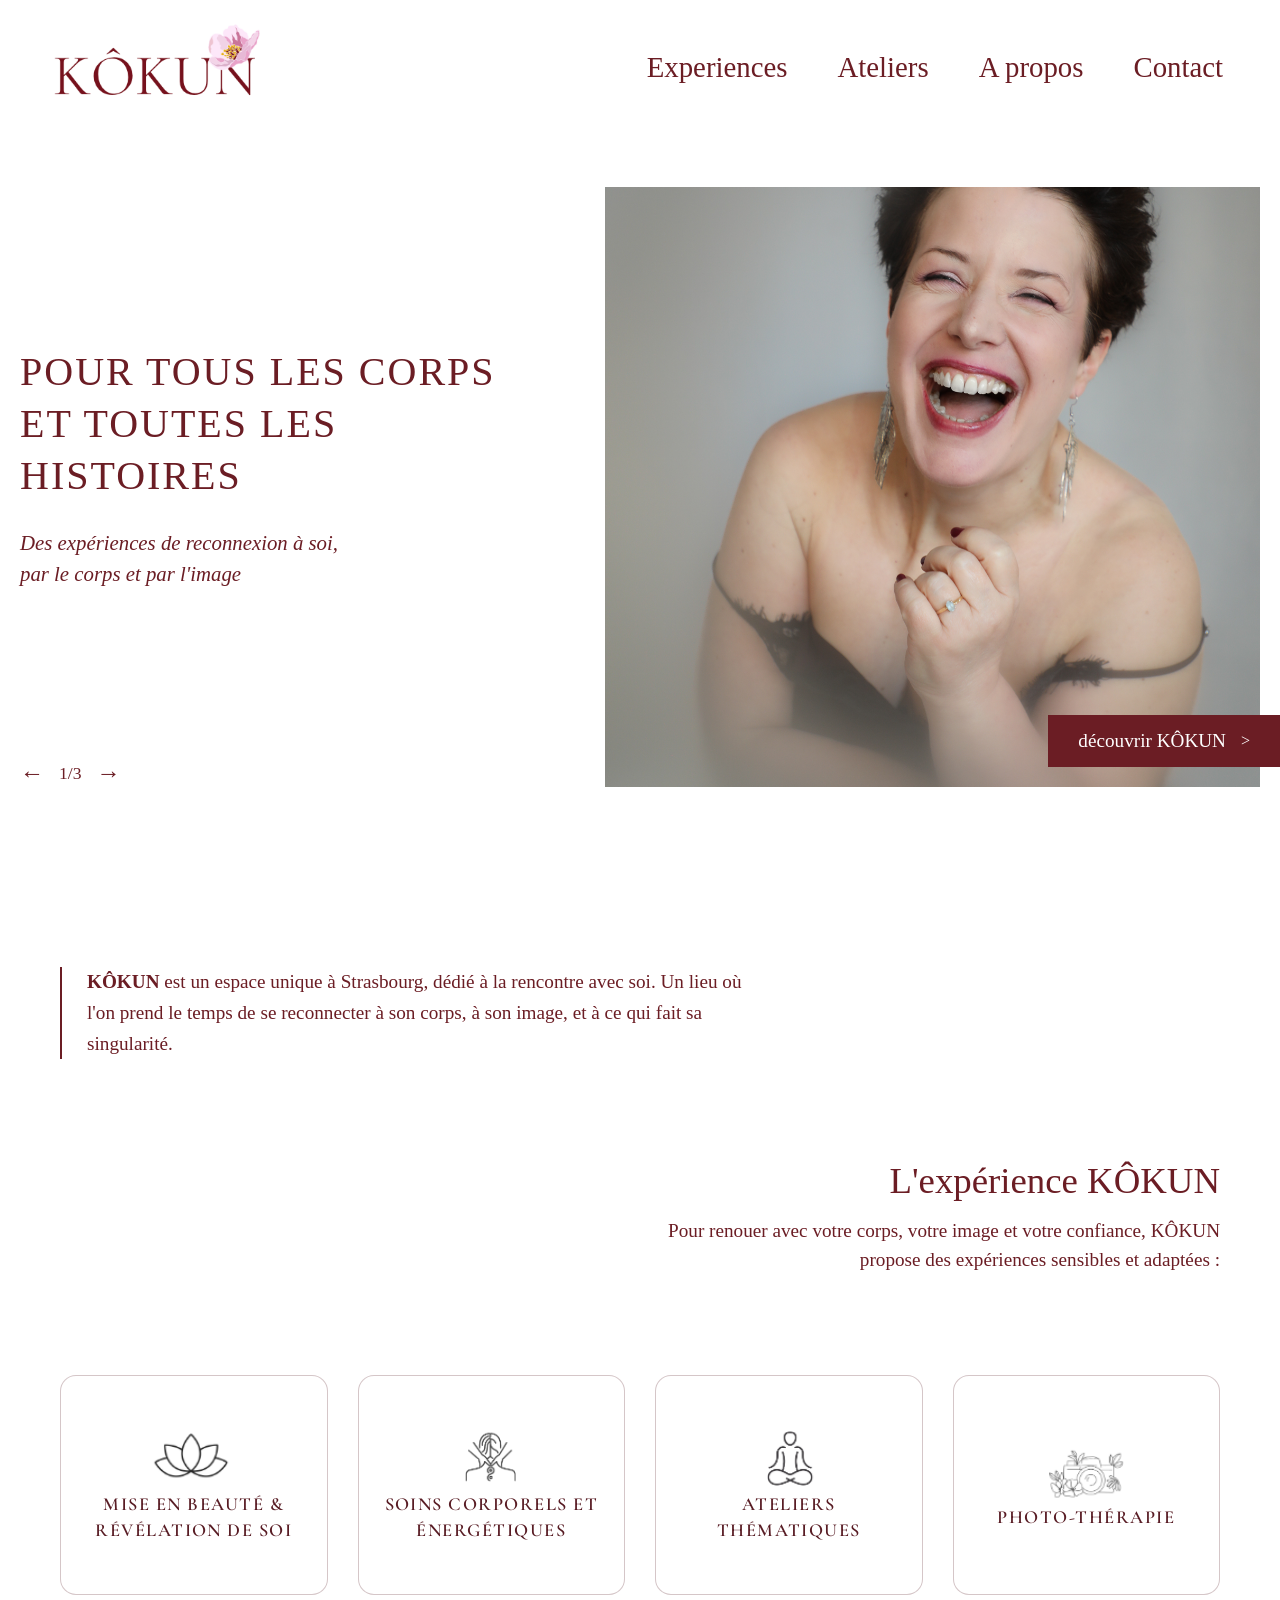
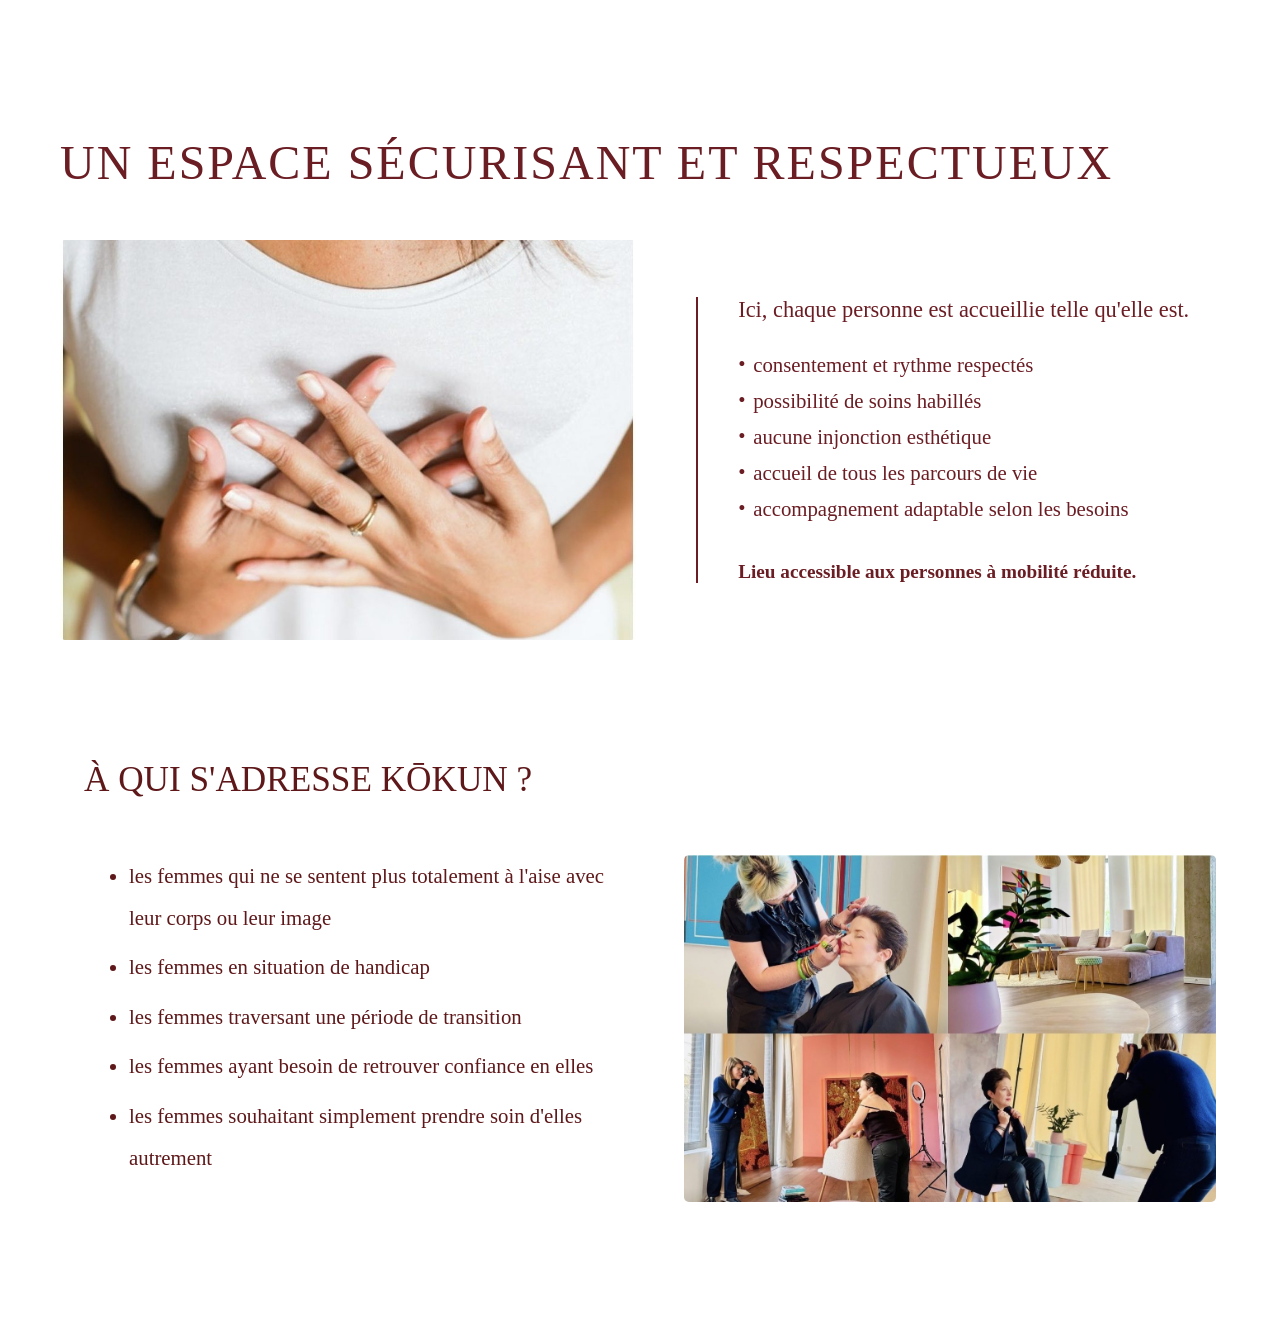
==== index.html @ 60c49c8c "stage2026" ====
<!DOCTYPE html>
<html lang="en">
<head>
    <meta charset="UTF-8">
    <meta name="viewport" content="width=device-width, initial-scale=1.0">
    <title>Kokun</title>
    <link href="https://fonts.googleapis.com/css2?family=Cormorant+Garamond:ital,wght@0,300;0,400;0,600;1,300;1,400&family=Jost:wght@300;400;500&display=swap" rel="stylesheet">
    <link href="css/navbar.css" rel="stylesheet" />
    <link href="css/home.css" rel="stylesheet">
</head>
<body>
    <div>
        <nav class="navbar">
            <a href="index.html">
                <img src="img/image copy.png" alt="" class="logo">
            </a>
            <div class="nav_links">
                <ul>
                    <li><a href="experiences.html">Experiences</a></li>
                    <li><a href="ateliers.html">Ateliers</a></li>
                    <li><a href="equipe.html">A propos</a></li>
                    <li><a href="contact.html">Contact</a></li>
                </ul>
            </div>
            <img src="img/Icônes Menu Burger.png" class="menu-hamburger" alt="menu">
        </nav>
    </div>
<section class="hero-container">
  
  <!-- CONTENEUR DE TOUTES LES SLIDES -->
  <div class="hero-slider-wrapper">

    <!-- SLIDE 1 (Active par défaut) -->
    <div class="hero-slide active">
      <div class="hero-text-side">
        <h1 class="hero-title">POUR TOUS LES CORPS<br> ET TOUTES LES<br>HISTOIRES</h1>
        <p class="hero-subtitle">Des expériences de reconnexion à soi, par le corps et par l'image</p>
      </div>
      <div class="hero-image-side">
        <img src="img/JOURNEE_REVELATION/Géraldine_1.jpg" alt="Portrait" class="hero-img">
        <a href="#" class="cta-button">découvrir KÔKUN <span class="btn-arrow">&gt;</span></a>
      </div>
    </div>

    <!-- SLIDE 2 -->
    <div class="hero-slide">
      <div class="hero-text-side">
        <h1 class="hero-title">UN ESPACE<br>INCLUSIF À<br>STRASBOURG</h1>
        <p class="hero-subtitle">Des expériences sensibles<br>Adapté à votre rythme,<br>vos besoins et votre histoire.</p>
      </div>
      <div class="hero-image-side">
        <img src="img/lieu2/test1.jpg" alt="Espace Kôkun Strasbourg" class="hero-img">
        <a href="experiences.html" class="cta-button">Les Expériences <span class="btn-arrow">&gt;</span></a>
      </div>
    </div>

    <!-- SLIDE 3 -->
    <div class="hero-slide">
      <div class="hero-text-side">
        <h1 class="hero-title">POUR SE<br>RECONNECTER<br>A SOI</h1>
        <p class="hero-subtitle">Des accompagnements pour 
ralentir, se rencontrer autrement
 et retrouver sa place.</p>
      </div>
      <div class="hero-image-side">
        <img src="img/ATELIERS/img3.jpg" alt="Autre prestation" class="hero-img">
        <a href="reserver.html" class="cta-button">Prendre rendez-vous<span class="btn-arrow">&gt;</span></a>
      </div>
    </div>

  </div>

  <!-- NAVIGATION UNIQUE (Reste fixe en bas à gauche) -->
  <div class="slider-navigation">
    <span class="arrow arrow-left" id="prevBtn">&larr;</span>
    <span class="slider-counter" id="slideCounter">1/3</span>
    <span class="arrow arrow-right" id="nextBtn">&rarr;</span>
  </div>

</section>
<section class="experience-section">
  
  <div class="intro-quote">
    <p><strong>KÔKUN</strong> est un espace unique à Strasbourg, dédié à la rencontre avec soi. Un lieu où l'on prend le temps de se reconnecter à son corps, à son image, et à ce qui fait sa singularité.</p>
  </div>

  <div class="experience-header">
    <h2>L'expérience KÔKUN</h2>
    <p class="experience-subtitle">Pour renouer avec votre corps, votre image et votre confiance, KÔKUN propose des expériences sensibles et adaptées :</p>
  </div>

  <div class="services-grid">
  <a href="/experiences.html" class="service-item" style="text-decoration: none;">
    <img src="img/lotus.png" alt="Mise en beauté" class="service-icon">
    <p>MISE EN BEAUTÉ & RÉVÉLATION DE SOI</p>
  </a>
  
  <a href="/experiences.html" class="service-item" style="text-decoration: none;">
    <img src="img/massage.png" alt="Soins corporels" class="service-icon">
    <p>SOINS CORPORELS ET ÉNERGÉTIQUES</p>
  </a>
  
  <a href="/experiences.html" class="service-item" style="text-decoration: none;">
    <img src="img/bouhda.png" alt="Ateliers" class="service-icon">
    <p>ATELIERS THÉMATIQUES</p>
  </a>
  
  <a href="/experiences.html" class="service-item" style="text-decoration: none;">
    <img src="img/appareil.png" alt="Photo-thérapie" class="service-icon">
    <p>PHOTO-THÉRAPIE</p>
  </a>
</div>
</section>


<section class="safe-section">
  
  <h2 class="safe-main-title">UN ESPACE SÉCURISANT ET RESPECTUEUX</h2>

  <div class="safe-content">
    
    <div class="safe-image-side">
      <img src="img/A PROPOS/2.jpg" alt="Ambiance du salon Kôkun" class="safe-img">
    </div>

    <div class="safe-text-side">
      <p class="safe-intro">Ici, chaque personne est accueillie telle qu'elle est.</p>
      
      <ul class="safe-list">
        <li>consentement et rythme respectés</li>
        <li>possibilité de soins habillés</li>
        <li>aucune injonction esthétique</li>
        <li>accueil de tous les parcours de vie</li>
        <li>accompagnement adaptable selon les besoins</li>
      </ul>

      <p class="safe-footer">Lieu accessible aux personnes à mobilité réduite.</p>
    </div>

  </div>
</section>
<section class="target-section">

    <div class="target-header">

        <!-- <div class="target-line"></div> -->

        <div class="target-title">
            <h2>À QUI S'ADRESSE KŌKUN ?</h2>

            <!-- <p>
                KŌKUN EST PENSÉ POUR LES FEMMES QUI RESSENTENT LE BESOIN
                DE SE RECONNECTER À ELLES-MÊMES.
            </p> -->
        </div>

    </div>

    <div class="target-content">

        

        <div class="target-text">

            <!-- <h3>Notamment :</h3> -->

            <ul>
                <li>les femmes qui ne se sentent plus totalement à l'aise avec leur corps ou leur image</li>
                <li>les femmes en situation de handicap</li>
                <li>les femmes traversant une période de transition</li>
                <li>les femmes ayant besoin de retrouver confiance en elles</li>
                <li>les femmes souhaitant simplement prendre soin d'elles autrement</li>
            </ul>

        </div>
        <div class="target-image">
          <img src="img/A PROPOS/6.jpg" alt="">
      </div>

    </div>

</section>


    <script>
    document.addEventListener("DOMContentLoaded", () => {
      const slides = document.querySelectorAll(".hero-slide");
      const counter = document.getElementById("slideCounter");
      const prevBtn = document.getElementById("prevBtn");
      const nextBtn = document.getElementById("nextBtn");
      
      let currentSlide = 0;
      const totalSlides = slides.length;
      let timer = null;

      function showSlide(index) {
        slides[currentSlide].classList.remove("active");
        
        if (index >= totalSlides) {
          currentSlide = 0;
        } else if (index < 0) {
          currentSlide = totalSlides - 1;
        } else {
          currentSlide = index;
        }
        
        slides[currentSlide].classList.add("active");
        counter.textContent = `${currentSlide + 1}/${totalSlides}`;
      }

      function nextSlide() { showSlide(currentSlide + 1); }
      function prevSlide() { showSlide(currentSlide - 1); }

      function startAutoPlay() {
        stopAutoPlay();
        timer = setInterval(nextSlide, 5000);
      }

      function stopAutoPlay() {
        if (timer) clearInterval(timer);
      }

      nextBtn.addEventListener("click", () => { nextSlide(); startAutoPlay(); });
      prevBtn.addEventListener("click", () => { prevSlide(); startAutoPlay(); });

      // Optionnel : pause quand la souris est dessus
      const container = document.querySelector(".hero-container");
      container.addEventListener("mouseenter", stopAutoPlay);
      container.addEventListener("mouseleave", startAutoPlay);

      startAutoPlay();

      const menuHamburger= document.querySelector(".menu-hamburger");
      const navLinks = document.querySelector(".nav_links");

      menuHamburger.addEventListener("click", () => {
        navLinks.classList.toggle("mobile-menu");
      });
    });
    </script>
</body>
</html>
---- css/navbar.css ----
.navbar {
    background-color: white;
    display: flex;
    padding-left: 2.5%;
    padding-right: 2.5%;
    padding-bottom: 2.5%;
    padding-top: 1.5%;
    justify-content: space-between;
    box-sizing: border-box;
    width: 100%;
    align-items: center;
}

.logo {
    width: 100%;     
    max-width: 250px; 
    height: auto; 
}

.navbar .nav_links ul li a{
    color: #6b1d24;
    text-decoration: none;
    font-size: 1.8em;
}

.navbar .nav_links ul {
    list-style: none;
    list-style: none;
    display: flex;
}

.navbar .nav_links {
    align-items: center;
}
.navbar .nav_links ul li{
    margin: 0 25px;
}
.navbar .nav_links ul li.active a{
    font-weight: 600;
}
.navbar .menu-hamburger {
    display: none;
    position: absolute;
    top: 45px;
    right: 50px;
    width: 35px;
}

.navbar .nav_links ul li a:hover {
    color: pink;
    transition: color 0.3s ease;
}



@media screen and ( max-width: 1100px) {
    body {
        display: flex;
        flex-direction: column;
    }
    .navbar {
        padding: 20px;
        height: auto;
        position: relative;
    }
    .navbar .title {
        display: block;
        align-items: center;
        padding: 5%;
        width: 80vw;
        top: 40px;
        left: 30px;
    }
    .navbar .menu-hamburger{
        display: block;
        position: absolute;
        top: 45px;
        right: 50px;
        width: 35px;
        z-index: 1000;
    }
    .navbar .nav_links {
        position: fixed;
        top: 0;
        left: 0;
        background-color: rgba(255, 255, 255, 0.20);
        backdrop-filter: blur(8px);
        width: 100%;
        height: 100vh;
        display: flex;
        justify-content: center;
        align-items: center;
        margin-left: -100%;
        transition: all 0.5s ease;
        z-index: 999;
    }
    .navbar .nav_links.mobile-menu {
        margin-left: 0;
    }

    .navbar .nav_links ul {
        display: flex;
        flex-direction: column;
        align-items: center;
    }
    .navbar .nav_links ul li {
        margin: 25px 0;
        font-size: 1.2em;
    }

    .navbar .menu-hamburger {
        cursor: pointer;
    }
}
---- css/home.css ----
.logo {
    width: 100%;     
    max-width: 250px; 
    height: auto; 
}
*, *::before, *::after { box-sizing: border-box; margin: 0; padding: 0; }
body { font-family: var(--sans); color: var(--bordeaux); background: #fff; overflow-x: hidden; }
/* --- Variables de couleur --- */
:root {
  --color-primary: #6b1d24; 
  --color-text-dark: #6b1d24; 
  --font-serif: 'Playfair Display', Georgia, serif; 
}

/* --- Container Principal --- */
.hero-container {
  position: relative; /* Devient le repère pour la navigation absolute */
  max-width: 1400px;
  margin: 0 auto;
  padding: 40px 20px;
  font-size: 0.78rem;
}

/* --- LE WRAPPER (La pièce manquante) --- */
.hero-slider-wrapper {
  position: relative;
  width: 100%;
  min-height: 550px; /* Donne une hauteur minimum pour éviter que tout s'écrase */
}

/* --- Style d'une Slide --- */
.hero-slide {
  display: grid;
  grid-template-columns: 1fr 1.2fr; /* C'est ICI qu'on fait la grille gauche/droite */
  gap: 40px;
  align-items: center;
  
  /* Superposition des slides */
  position: absolute;
  top: 0;
  left: 0;
  width: 100%;
  height: 100%;
  opacity: 0;
  pointer-events: none;
  transition: opacity 0.8s ease-in-out; 
}

.hero-title {
  font-family: var(--font-serif);
  font-size: 2.5rem;
  color: var(--color-primary);
  line-height: 1.3;
  letter-spacing: 2px;
  margin-bottom: 25px;
  font-weight: 300;
}

.hero-subtitle {
  font-family: var(--font-serif);
  font-size: 1.4rem;
  color: var(--color-primary);
  max-width: 350px;
  line-height: 1.5;
  font-style: italic;
  margin-bottom: 40px;
  font-size: 1.3rem;
  
}

/* --- Quand la slide devient active --- */
.hero-slide.active {
  position: relative; /* La slide active dicte la hauteur et s'affiche */
  opacity: 1;
  pointer-events: auto;
}

/* --- Navigation positionnée par rapport au container --- */
.slider-navigation {
  position: absolute;
  bottom: 40px;
  left: 20px;
  display: flex;
  align-items: center;
  gap: 15px;
  font-family: 'Playfair Display', Georgia, serif;
  color: #6b1d24;
  z-index: 10; 
}

.arrow {
  font-size: 1.5rem;
  cursor: pointer;
  user-select: none;
}

.slider-counter {
  font-size: 1.1rem;
}

/* --- Côté Image et Bouton --- */
.hero-image-side {
  position: relative; /* Indispensable pour positionner le bouton par rapport à l'image */
  width: 100%;
}

.hero-img {
  width: 100%;
  height: 600px;
  display: block;
  object-fit: cover;
  object-position: center;
}

/* --- Bouton Découvrir --- */
.cta-button {
  position: absolute;
  bottom: 20px; 
  right: -20px; 
  background-color: var(--color-primary);
  color: #ffffff;
  text-decoration: none;
  font-family: var(--font-serif);
  padding: 15px 30px;
  font-size: 1.2rem;
  display: flex;
  align-items: center;
  gap: 15px;
  transition: opacity 0.3s ease;
}

.cta-button:hover {
  opacity: 0.9;
}

.btn-arrow {
  font-size: 1rem;
}
.experience-section {
  max-width: 1200px;
  margin: 140px auto;
  padding: 0 20px;
  font-family: var(--font-serif);
  color: var(--color-primary);
}

.intro-quote {
  border-left: 2px solid var(--color-primary);
  padding-left: 25px;
  max-width: 700px;
  margin-bottom: 100px;
  font-size: 1.35rem;
  line-height: 1.6;
  font-size: 1.2rem;
}

.experience-header {
  text-align: right;
  margin-bottom: 60px;
}

.experience-header h2 {
  font-size: 2.8rem;
  font-weight: 400;
  max-width: 435px;
  margin-left: auto; 
  margin-bottom: 15px;
  font-size: 2.3rem;
}

.experience-subtitle {
  font-size: 1.30rem;
  max-width: 600px;
  margin-left: auto; 
  line-height: 1.5;
  font-size: 1.2rem;
}

.services-grid {
  display: grid;
  grid-template-columns: repeat(4, 1fr);
  gap: 30px; /* Espace généreux entre les boîtes */
  max-width: 1200px;
  margin: 100px auto;
  font-family: 'Cormorant Garamond', serif;
}

.service-item {
  display: flex;
  flex-direction: column;
  align-items: center;
  justify-content: center; 
  padding: 0px 20px; 
  min-height: 220px; 
  
  background-color: #ffffff;
  border: 1px solid rgba(88, 28, 36, 0.25);
  border-radius: 16px;
  
  /* Préparation des animations fluides */
  transition: transform 0.4s cubic-bezier(0.25, 1, 0.5, 1), 
              box-shadow 0.4s cubic-bezier(0.25, 1, 0.5, 1), 
              border-color 0.4s ease;
  cursor: pointer;
}


.service-item:hover {
  transform: translateY(-8px); 
  border-color: rgba(88, 28, 36, 1); 
  box-shadow: 0 20px 40px rgba(88, 28, 36, 0.06); 
}

.service-icon {
  height: 65px;
  width: auto;
  opacity: 0.85;
  transition: opacity 0.3s ease;
}

.service-item:hover .service-icon {
  opacity: 1; /* L'icône s'illumine légèrement au survol */
}

.service-item p {
  color: #581c24; /* Ton bordeaux de image_ed0c01.png */
  font-size: 1.15rem;
  font-weight: 600;
  line-height: 1.4;
  text-transform: uppercase;
  text-align: center;
  letter-spacing: 0.08em;
}

.safe-section {
  max-width: 1200px;
  margin: 100px auto;
  padding: 0 20px;
  font-family: var(--font-serif);
  color: var(--color-primary);
}

.safe-main-title {
  font-size: 3rem;
  font-weight: 400;
  letter-spacing: 2px;
  margin-bottom: 50px;
}

/* Layout 2 colonnes du bas (Image + Liste) */
.safe-content {
  display: grid;
  grid-template-columns: 1.1fr 1fr; /* Donne un poil plus de place à l'image */
  gap: 60px;
  align-items: center;
}

/* Gestion de la nouvelle image à gauche */
.safe-image-side {
  width: 100%;
}

.safe-img {
  width: 100%;
  height: 400px; 
  border-radius: 5px;
  object-fit: cover;
  display: block;
}

/* Côté texte de droite avec la barre verticale bordeaux */
.safe-text-side {
  border-left: 2px solid var(--color-primary);
  padding-left: 40px;
}

.safe-intro {
  font-size: 1.4rem;
  margin-bottom: 30px;
}

/* Design de la liste à puces personnalisée */
.safe-list {
  list-style: none; /* Enlève les ronds noirs par défaut */
  padding: 0;
  margin-bottom: 40px;
}

.safe-list li {
  font-size: 1.3rem;
  margin-bottom: 12px;
  position: relative;
  padding-left: 15px;
}

/* Recréer de jolies puces bordeaux et fines */
.safe-list li::before {
  content: "•";
  color: var(--color-primary);
  position: absolute;
  left: 0;
  top: -1px;
}

.safe-footer {
  font-weight: bold;
  font-size: 1.2rem;
}

.target-section{
    width:min(1200px,90%);
    margin:120px auto;
    color:#5e181a;
}

.target-header{
    display:flex;
    align-items:flex-start;
    gap:35px;
}

.target-line{
    width:3px;
    min-height:170px;
    background:#7B2528;
    flex-shrink:0;
}

.target-title h2{
    font-family: Georgia, serif;
    font-size: 2.2rem;
    font-weight:400;
    text-transform:uppercase;
    margin-bottom:25px;
    margin-left: 20px;
}

.target-title p{
    font-family: Georgia, serif;
    font-size:clamp(1rem,1vw,1.5rem);
    line-height:1.5;
    text-transform:uppercase;
    max-width:1000px;
}

.target-content{
    display:flex;
    align-items:flex-start;
    gap:80px;
    margin-top:30px;
}

.target-content h3{
    font-size:clamp(1rem,2vw,1.8rem);
    font-weight:400;
    margin-bottom:20px;
}

.target-content ul{
    padding-left:28px;
}

.target-content li{
    font-size:clamp(1rem,1.5vw,1.4rem);
    line-height:1.9;
    margin-bottom:8px;
}

.target-image{
    flex:1;
}

.target-image img {
  width: 100%;
  height: auto;  
  max-width: 576px;
  max-height: none; 
  object-fit: contain;  
  border-radius: 5px;
  display: block;
}

.target-text{
    flex:1.3;
    margin-left: 40px;
    max-width: 500px;
}

.target-text h3{
    margin-bottom:20px;
}

.target-text ul{
    padding-left:25px;
}

.target-text li{
    line-height:2;
    font-size: 1.3rem;
}


@media (max-width: 768px) {
  .hero-container {
    padding: 20px 15px;
  }

  .hero-slide {
    grid-template-columns: 1fr;  
    gap: 25px;
    text-align: center;
  }

  .hero-text-side {
    display: flex;
    flex-direction: column;
    align-items: center;
    order: 1;
  }

  .hero-image-side {
    order: 2;
  }

  .hero-title {
    font-size: 2rem;
    letter-spacing: 1px;
  }

  .hero-subtitle {
    font-size: 1.1rem;
    max-width: 320px;
    margin: 0 auto 30px;
  }

  .hero-img {
    height: 350px;           /* au lieu de 600px, trop grand sur mobile */
    border-radius: 5px;
  }

  .cta-button {
    position: relative;      /* on sort du positionnement absolu qui débordait */
    right: 0;
    bottom: 0;
    margin-top: 15px;
    display: inline-flex;
    font-size: 1rem;
    padding: 12px 22px;
  }

  .slider-navigation {
    position: relative;
    justify-content: center;
    margin-top: 20px;
    bottom: auto;
    left: auto;
  }

  .experience-section {
    margin: 60px auto;
  }

  .intro-quote {
    font-size: 1rem;
    margin-bottom: 50px;
  }
  .intro-quote {
    font-size: 1.05rem;
    padding-left: 15px;
    margin-bottom: 60px;
  }

  .experience-header {
    text-align: left;      /* on enlève le right qui pousse le texte hors écran */
  }

  .experience-header h2 {
    font-size: 1.9rem;
    margin-left: 0;        /* on enlève le auto qui décalait vers la droite */
    max-width: 100%;
  }

  .experience-subtitle {
    font-size: 1.05rem;
    margin-left: 0;
    max-width: 100%;
  }

  .services-grid {
    grid-template-columns: 1fr;   /* 1 colonne au lieu de 4, plus lisible */
    gap: 20px;
    margin: 60px auto;
  }

  .service-item {
    min-height: 160px;
  }
  .experience-section {
    margin: 60px auto;
  }

  .services-grid {
    margin: 40px auto;
    gap: 20px;
  }

  .safe-section {
    margin: 60px auto;
  }

  .safe-main-title {
    font-size: 1.9rem;
    margin-bottom: 25px;
  }

}
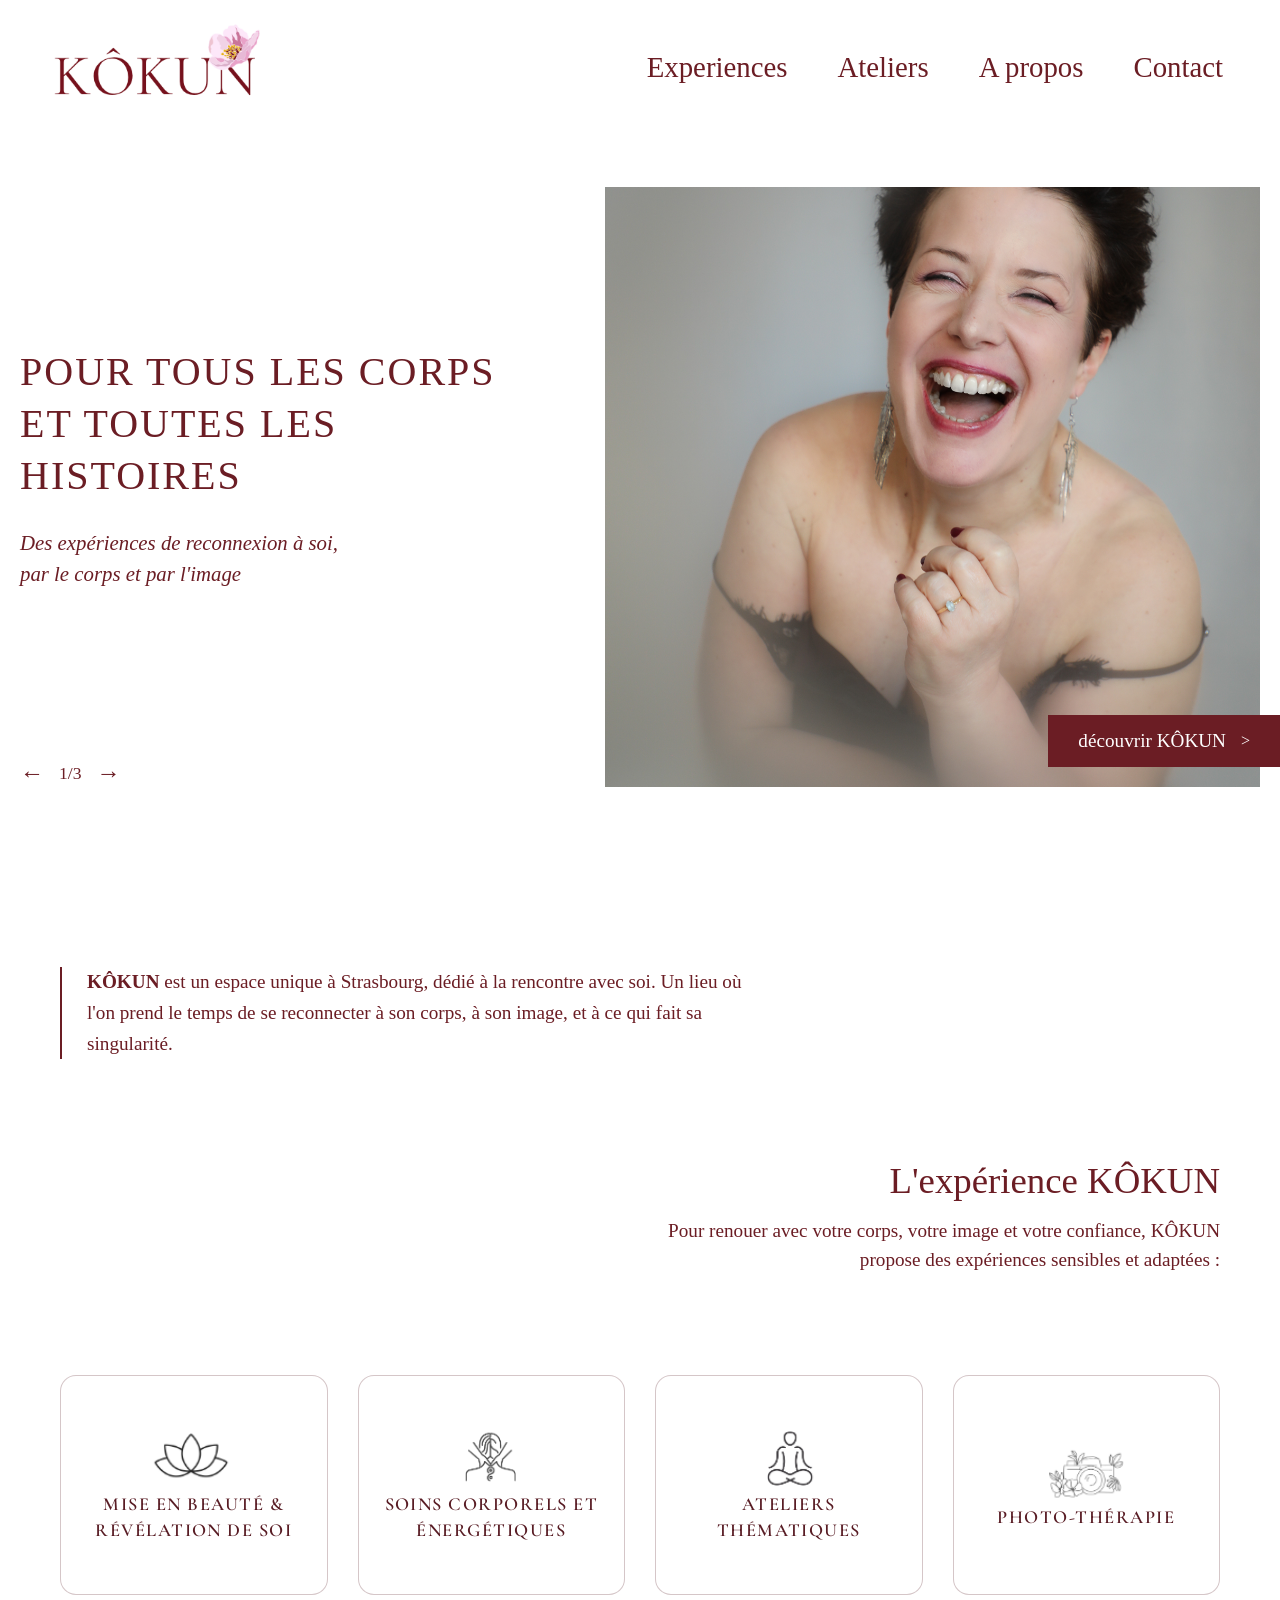
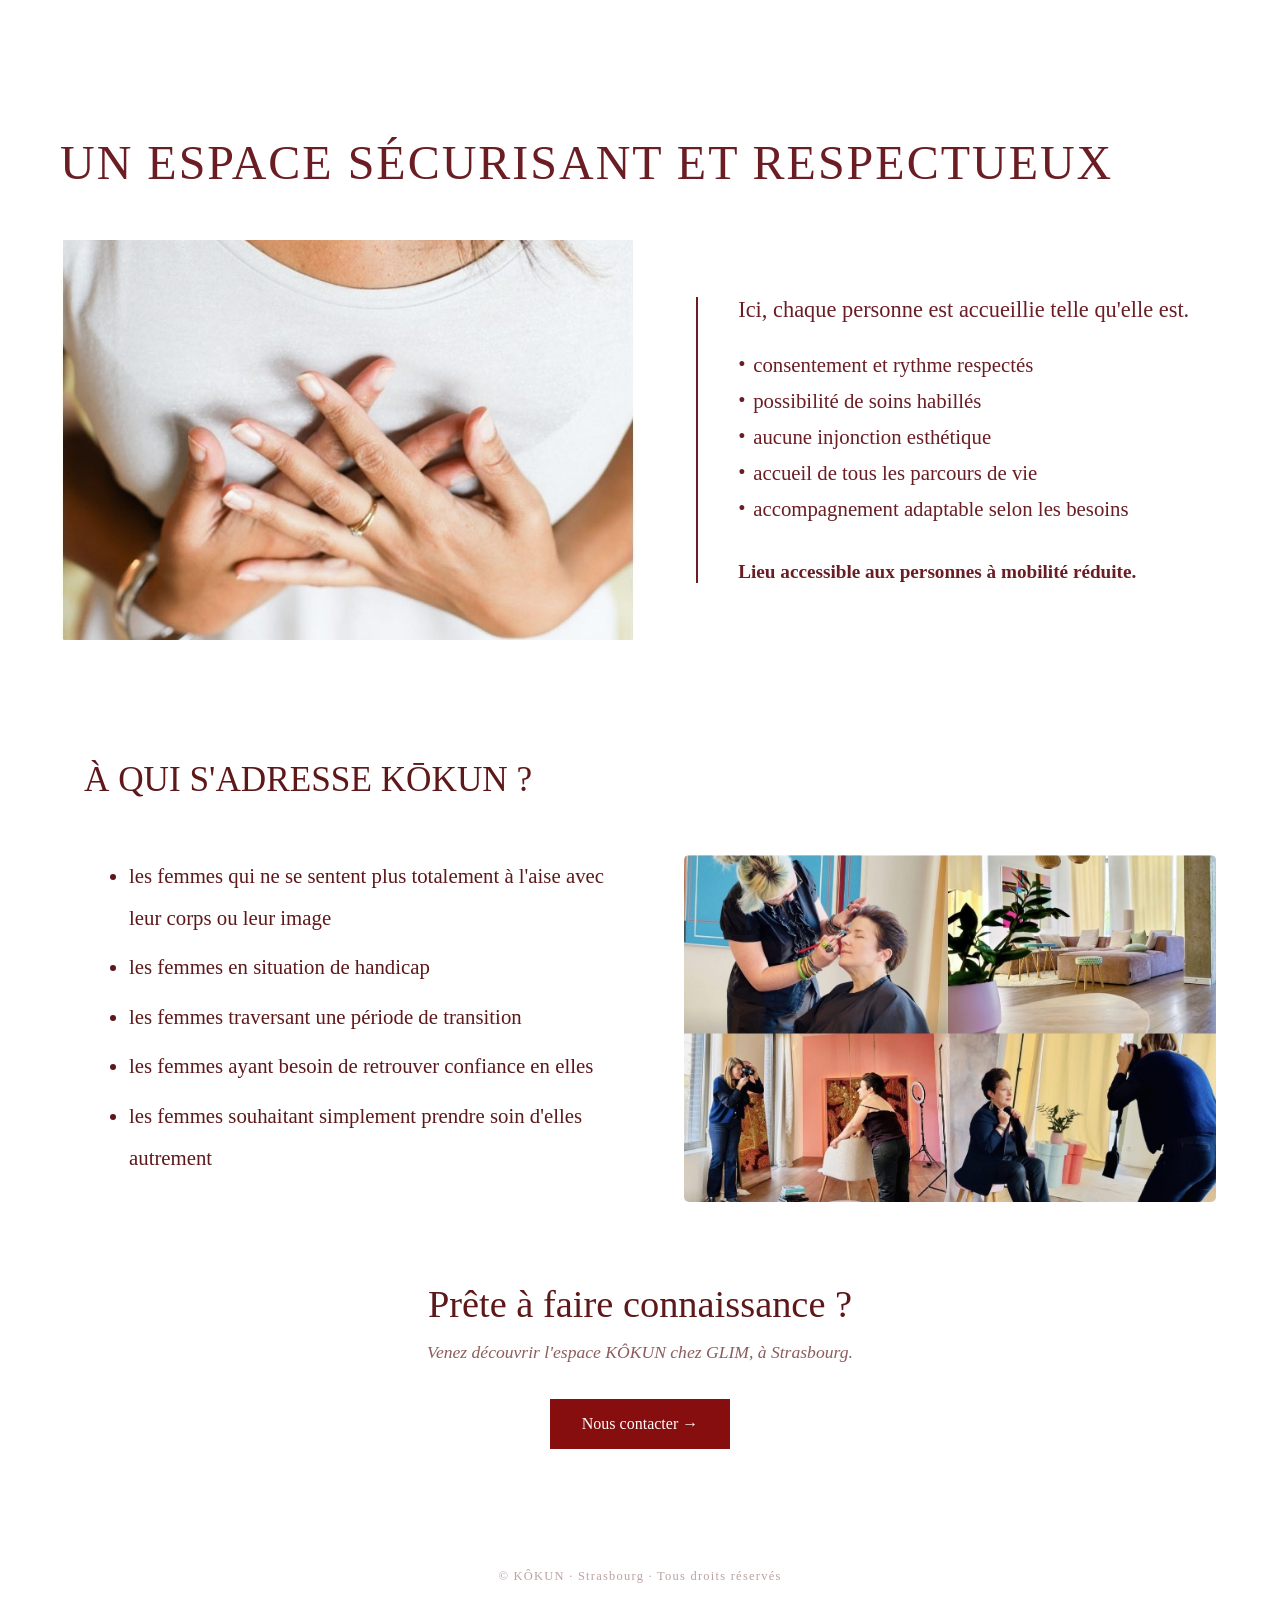
==== commit 4f344666: "modifie adress maps + add end page on home page" ====
--- a/index.html
+++ b/index.html
@@ -27,10 +27,8 @@
     </div>
 <section class="hero-container">
   
-  <!-- CONTENEUR DE TOUTES LES SLIDES -->
   <div class="hero-slider-wrapper">
 
-    <!-- SLIDE 1 (Active par défaut) -->
     <div class="hero-slide active">
       <div class="hero-text-side">
         <h1 class="hero-title">POUR TOUS LES CORPS<br> ET TOUTES LES<br>HISTOIRES</h1>
@@ -42,7 +40,6 @@
       </div>
     </div>
 
-    <!-- SLIDE 2 -->
     <div class="hero-slide">
       <div class="hero-text-side">
         <h1 class="hero-title">UN ESPACE<br>INCLUSIF À<br>STRASBOURG</h1>
@@ -54,7 +51,6 @@
       </div>
     </div>
 
-    <!-- SLIDE 3 -->
     <div class="hero-slide">
       <div class="hero-text-side">
         <h1 class="hero-title">POUR SE<br>RECONNECTER<br>A SOI</h1>
@@ -70,7 +66,6 @@
 
   </div>
 
-  <!-- NAVIGATION UNIQUE (Reste fixe en bas à gauche) -->
   <div class="slider-navigation">
     <span class="arrow arrow-left" id="prevBtn">&larr;</span>
     <span class="slider-counter" id="slideCounter">1/3</span>
@@ -90,22 +85,22 @@
   </div>
 
   <div class="services-grid">
-  <a href="/experiences.html" class="service-item" style="text-decoration: none;">
+  <a href="experiences.html" class="service-item" style="text-decoration: none;">
     <img src="img/lotus.png" alt="Mise en beauté" class="service-icon">
     <p>MISE EN BEAUTÉ & RÉVÉLATION DE SOI</p>
   </a>
   
-  <a href="/experiences.html" class="service-item" style="text-decoration: none;">
+  <a href="experiences.html" class="service-item" style="text-decoration: none;">
     <img src="img/massage.png" alt="Soins corporels" class="service-icon">
     <p>SOINS CORPORELS ET ÉNERGÉTIQUES</p>
   </a>
   
-  <a href="/experiences.html" class="service-item" style="text-decoration: none;">
+  <a href="experiences.html" class="service-item" style="text-decoration: none;">
     <img src="img/bouhda.png" alt="Ateliers" class="service-icon">
     <p>ATELIERS THÉMATIQUES</p>
   </a>
   
-  <a href="/experiences.html" class="service-item" style="text-decoration: none;">
+  <a href="experiences.html" class="service-item" style="text-decoration: none;">
     <img src="img/appareil.png" alt="Photo-thérapie" class="service-icon">
     <p>PHOTO-THÉRAPIE</p>
   </a>
@@ -142,28 +137,14 @@
 <section class="target-section">
 
     <div class="target-header">
-
-        <!-- <div class="target-line"></div> -->
-
         <div class="target-title">
             <h2>À QUI S'ADRESSE KŌKUN ?</h2>
-
-            <!-- <p>
-                KŌKUN EST PENSÉ POUR LES FEMMES QUI RESSENTENT LE BESOIN
-                DE SE RECONNECTER À ELLES-MÊMES.
-            </p> -->
         </div>
 
     </div>
 
     <div class="target-content">
-
-        
-
         <div class="target-text">
-
-            <!-- <h3>Notamment :</h3> -->
-
             <ul>
                 <li>les femmes qui ne se sentent plus totalement à l'aise avec leur corps ou leur image</li>
                 <li>les femmes en situation de handicap</li>
@@ -178,6 +159,15 @@
       </div>
 
     </div>
+    <div class="cta-banner">
+      <h2>Prête à faire connaissance ?</h2>
+      <p>Venez découvrir l'espace KÔKUN chez GLIM, à Strasbourg.</p>
+      <div class="cta-btns">
+        <a href="contact.html" class="btn-primary">Nous contacter &rarr;</a>
+      </div>
+    </div>
+    
+    <footer>© KÔKUN · Strasbourg · Tous droits réservés</footer>
 
 </section>
 
@@ -213,7 +203,7 @@
 
       function startAutoPlay() {
         stopAutoPlay();
-        timer = setInterval(nextSlide, 5000);
+        timer = setInterval(nextSlide, 6000);
       }
 
       function stopAutoPlay() {
@@ -223,10 +213,10 @@
       nextBtn.addEventListener("click", () => { nextSlide(); startAutoPlay(); });
       prevBtn.addEventListener("click", () => { prevSlide(); startAutoPlay(); });
 
-      // Optionnel : pause quand la souris est dessus
-      const container = document.querySelector(".hero-container");
-      container.addEventListener("mouseenter", stopAutoPlay);
-      container.addEventListener("mouseleave", startAutoPlay);
+      // // Optionnel : pause quand la souris est dessus
+      // const container = document.querySelector(".hero-container");
+      // container.addEventListener("mouseenter", stopAutoPlay);
+      // container.addEventListener("mouseleave", startAutoPlay);
 
       startAutoPlay();
 
--- a/css/home.css
+++ b/css/home.css
@@ -223,7 +223,7 @@
 }
 
 .service-item p {
-  color: #581c24; /* Ton bordeaux de image_ed0c01.png */
+  color: #581c24; 
   font-size: 1.15rem;
   font-weight: 600;
   line-height: 1.4;
@@ -250,12 +250,11 @@
 /* Layout 2 colonnes du bas (Image + Liste) */
 .safe-content {
   display: grid;
-  grid-template-columns: 1.1fr 1fr; /* Donne un poil plus de place à l'image */
+  grid-template-columns: 1.1fr 1fr; 
   gap: 60px;
   align-items: center;
 }
 
-/* Gestion de la nouvelle image à gauche */
 .safe-image-side {
   width: 100%;
 }
@@ -293,7 +292,6 @@
   padding-left: 15px;
 }
 
-/* Recréer de jolies puces bordeaux et fines */
 .safe-list li::before {
   content: "•";
   color: var(--color-primary);
@@ -398,15 +396,46 @@
     line-height:2;
     font-size: 1.3rem;
 }
-
-
-@media (max-width: 768px) {
+/* CTA */
+.cta-banner {
+  padding: 80px 40px; text-align: center;
+}
+.cta-banner h2 {
+  font-family: var(--serif); font-size: clamp(1.8rem, 3vw, 2.8rem);
+  font-weight: 300; margin-bottom: 16px;
+}
+.cta-banner p {
+  font-family: var(--serif); font-size: 1.1rem;
+  font-style: italic; opacity: 0.7; margin-bottom: 36px;
+}
+.cta-btns { display: flex; gap: 16px; justify-content: center; flex-wrap: wrap; }
+.btn-primary {
+  display: inline-flex; align-items: center; gap: 10px;
+  background: rgb(134, 14, 14); color: #ffffff;
+  text-decoration: none; font-family: var(--serif); font-size: 1rem;
+  padding: 16px 32px; transition: opacity 0.25s;
+}
+.btn-primary:hover { opacity: 0.85; }
+.btn-secondary {
+  display: inline-flex; align-items: center; gap: 10px;
+  border: 1px solid var(--bordeaux); color: var(--bordeaux);
+  text-decoration: none; font-family: var(--serif); font-size: 1rem;
+  padding: 16px 32px; transition: background 0.25s, color 0.25s;
+}
+.btn-secondary:hover { background: var(--bordeaux); color: #971212; }
+footer {
+  padding: 40px; text-align: center;
+  font-family: var(--sans); font-size: 0.78rem;
+  letter-spacing: 0.1em; opacity: 0.4;
+  border-top: 1px solid var(--bordeaux-mid);
+}
+@media (max-width: 1100px) {
   .hero-container {
     padding: 20px 15px;
   }
 
   .hero-slide {
-    grid-template-columns: 1fr;  
+    grid-template-columns: 1fr;
     gap: 25px;
     text-align: center;
   }
@@ -434,12 +463,12 @@
   }
 
   .hero-img {
-    height: 350px;           /* au lieu de 600px, trop grand sur mobile */
+    height: 400px;
     border-radius: 5px;
   }
 
   .cta-button {
-    position: relative;      /* on sort du positionnement absolu qui débordait */
+    position: relative;
     right: 0;
     bottom: 0;
     margin-top: 15px;
@@ -461,22 +490,18 @@
   }
 
   .intro-quote {
-    font-size: 1rem;
-    margin-bottom: 50px;
-  }
-  .intro-quote {
     font-size: 1.05rem;
     padding-left: 15px;
     margin-bottom: 60px;
   }
 
   .experience-header {
-    text-align: left;      /* on enlève le right qui pousse le texte hors écran */
+    text-align: left;
   }
 
   .experience-header h2 {
     font-size: 1.9rem;
-    margin-left: 0;        /* on enlève le auto qui décalait vers la droite */
+    margin-left: 0;
     max-width: 100%;
   }
 
@@ -487,21 +512,13 @@
   }
 
   .services-grid {
-    grid-template-columns: 1fr;   /* 1 colonne au lieu de 4, plus lisible */
+    grid-template-columns: repeat(2, 1fr);
     gap: 20px;
     margin: 60px auto;
   }
 
   .service-item {
     min-height: 160px;
-  }
-  .experience-section {
-    margin: 60px auto;
-  }
-
-  .services-grid {
-    margin: 40px auto;
-    gap: 20px;
   }
 
   .safe-section {
@@ -513,4 +530,58 @@
     margin-bottom: 25px;
   }
 
+  .safe-content {
+    grid-template-columns: 1fr;
+    gap: 30px;
+  }
+
+  .safe-img {
+    height: 300px;
+  }
+
+  .safe-text-side {
+    border-left: none;
+    border-top: 2px solid var(--color-primary);
+    padding-left: 0;
+    padding-top: 25px;
+  }
+
+  .target-section {
+    margin: 70px auto;
+  }
+
+  .target-header {
+    gap: 15px;
+  }
+
+  .target-content {
+    flex-direction: column;
+    gap: 35px;
+    margin-top: 20px;
+  }
+
+  .target-text {
+    margin-left: 0;
+    max-width: 100%;
+    flex: none;
+  }
+
+  .target-image {
+    width: 100%;
+    flex: none;
+  }
+}
+
+@media (max-width: 600px) {
+  .services-grid {
+    grid-template-columns: 1fr;
+  }
+
+  .hero-title {
+    font-size: 1.7rem;
+  }
+
+  .hero-img {
+    height: 320px;
+  }
 }
